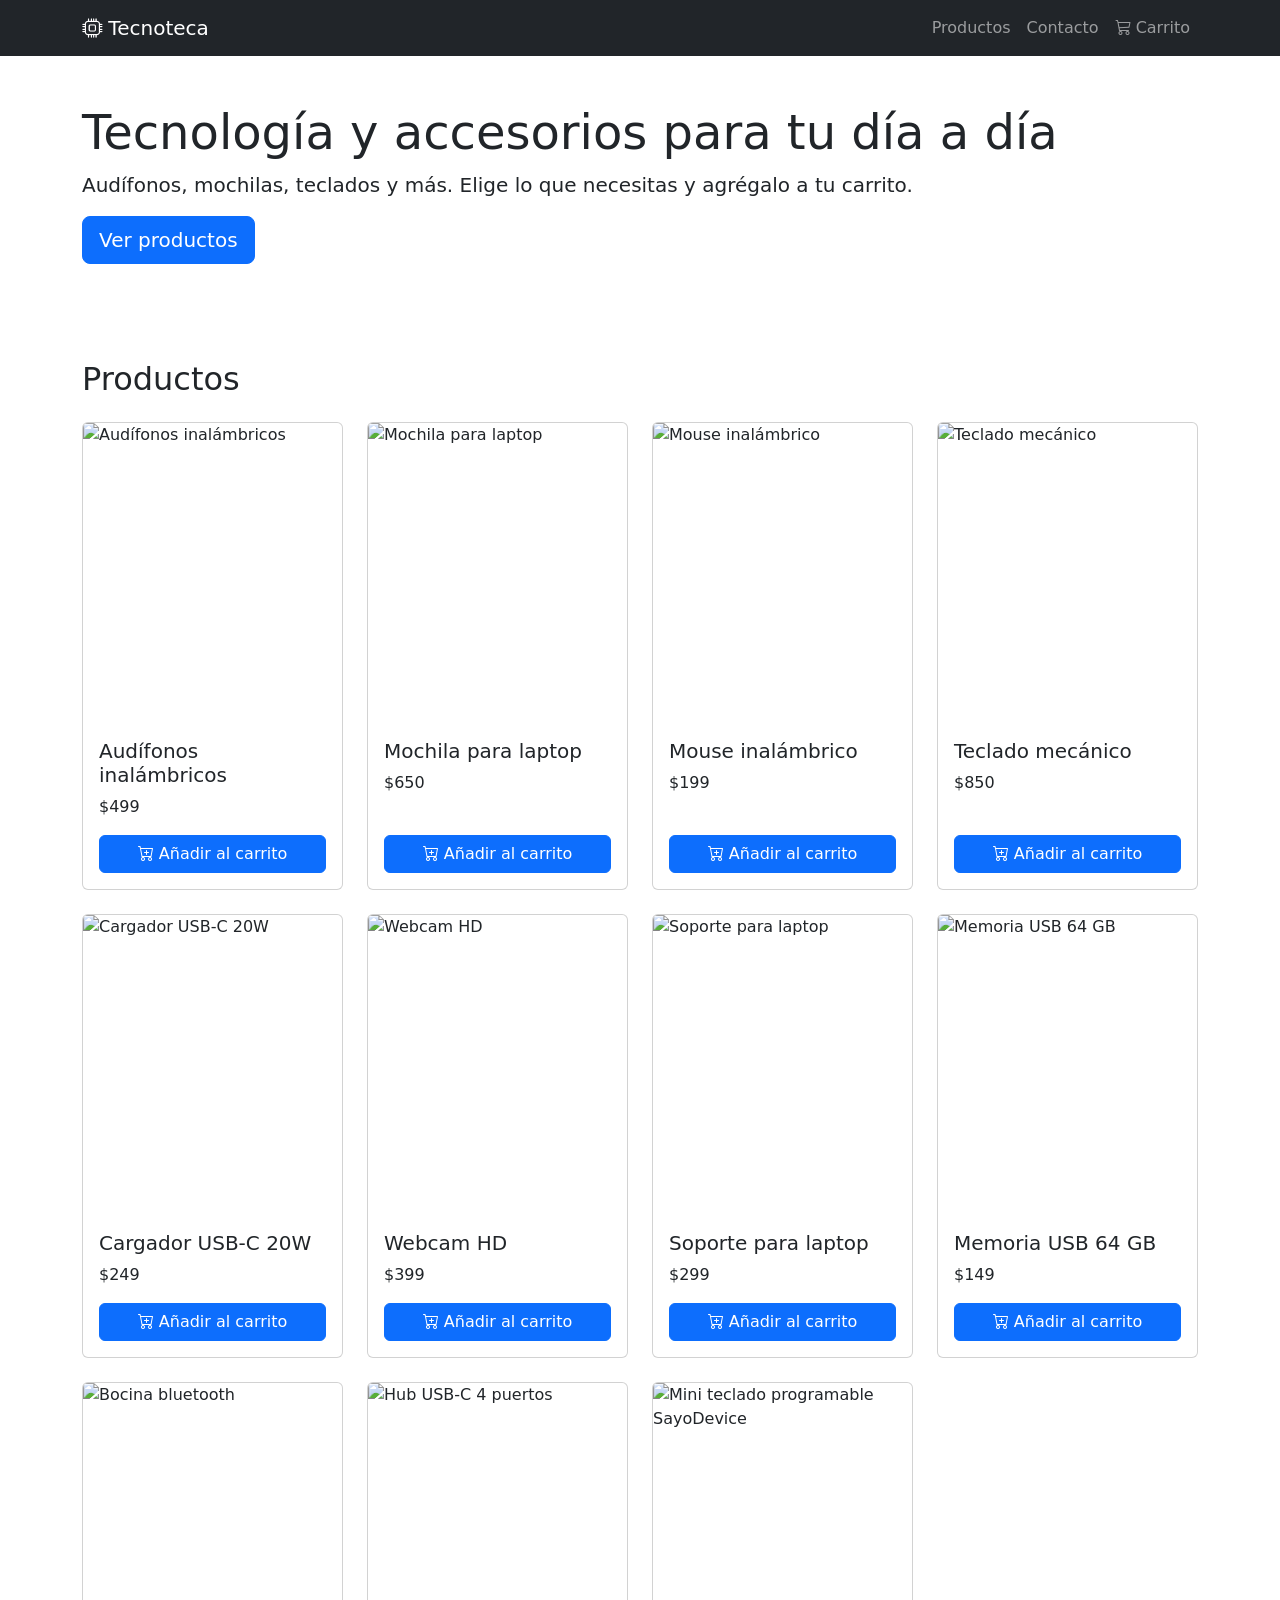
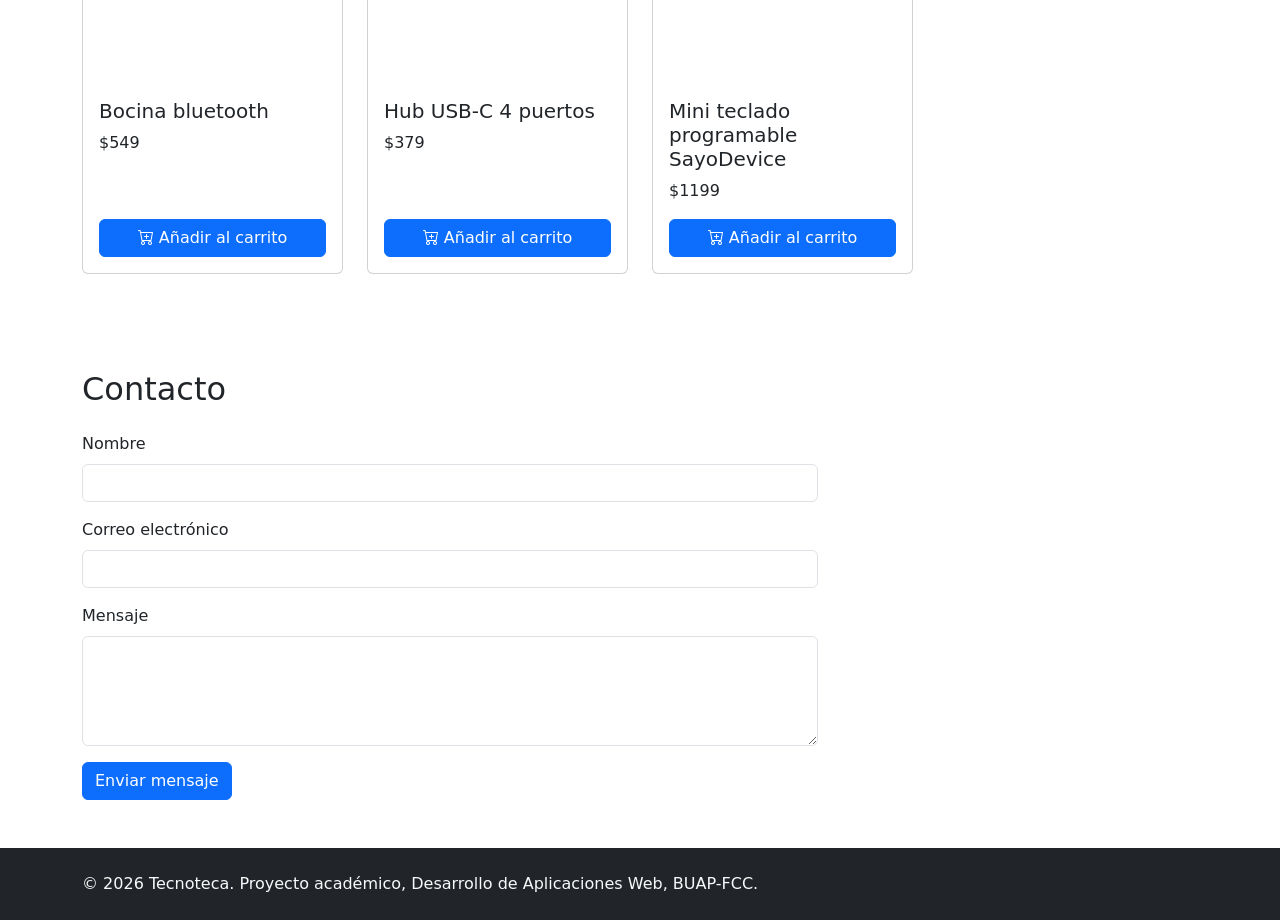
==== index.html @ c3be0551 "Estructura inicial e index.html" ====
<!DOCTYPE html>
<html lang="es">

<head>
    <meta charset="UTF-8">
    <meta name="viewport" content="width=device-width, initial-scale=1">
    <title>Tecnoteca | Tecnología y accesorios</title>

    <!-- Bootstrap 5 y Bootstrap Icons (CDN) -->
    <link href="https://cdn.jsdelivr.net/npm/bootstrap@5.3.3/dist/css/bootstrap.min.css" rel="stylesheet">
    <link href="https://cdn.jsdelivr.net/npm/bootstrap-icons@1.11.3/font/bootstrap-icons.css" rel="stylesheet">
    <!-- Estilos propios del equipo (css/style.css) -->
    <link href="css/style.css" rel="stylesheet">
</head>

<body>

    <!-- ===== Barra de navegación (misma en carrito_detalles.html) ===== -->
    <nav id="barra-navegacion" class="navbar navbar-expand-lg navbar-dark bg-dark sticky-top">
        <div class="container">
            <a class="navbar-brand" href="index.html"><i class="bi bi-cpu"></i> Tecnoteca</a>
            <button class="navbar-toggler" type="button" data-bs-toggle="collapse" data-bs-target="#menu-principal"
                aria-controls="menu-principal" aria-expanded="false" aria-label="Abrir menú">
                <span class="navbar-toggler-icon"></span>
            </button>
            <div class="collapse navbar-collapse" id="menu-principal">
                <ul class="navbar-nav ms-auto">
                    <li class="nav-item"><a id="enlace-productos" class="nav-link" href="#productos">Productos</a></li>
                    <li class="nav-item"><a id="enlace-contacto" class="nav-link" href="#contacto">Contacto</a></li>
                    <li class="nav-item">
                        <a id="enlace-carrito" class="nav-link" href="carrito_detalles.html">
                            <i class="bi bi-cart3"></i> Carrito
                        </a>
                    </li>
                </ul>
            </div>
        </div>
    </nav>

    <!-- ===== Contenedor de alertas (lo llena mostrarAlerta en JS) ===== -->
    <div id="contenedor-alertas" class="position-fixed top-0 end-0 p-3" aria-live="polite"></div>

    <main>

        <!-- ===== Presentación ===== -->
        <header class="container py-5">
            <h1 class="display-5">Tecnología y accesorios para tu día a día</h1>
            <p class="lead">Audífonos, mochilas, teclados y más. Elige lo que necesitas y agrégalo a tu carrito.</p>
            <a href="#productos" class="btn btn-primary btn-lg">Ver productos</a>
        </header>

        <!-- ===== Catálogo de productos (11 productos) ===== -->
        <section id="productos" class="container py-5">
            <h2 class="mb-4">Productos</h2>
            <div id="contenedor-productos" class="row g-4">

                <!-- Producto 1 -->
                <div class="col-12 col-sm-6 col-lg-4 col-xl-3">
                    <article class="card tarjeta-producto h-100">
                        <img src="img/producto1.jpg" class="card-img-top imagen-producto" alt="Audífonos inalámbricos"
                            width="300" height="300" loading="lazy">
                        <div class="card-body d-flex flex-column">
                            <h3 class="card-title h5 nombre-producto">Audífonos inalámbricos</h3>
                            <p class="card-text precio-producto">$499</p>
                            <button type="button" class="btn btn-primary btn-agregar mt-auto" data-id="1"
                                data-nombre="Audífonos inalámbricos" data-precio="499">
                                <i class="bi bi-cart-plus"></i> Añadir al carrito
                            </button>
                        </div>
                    </article>
                </div>

                <!-- Producto 2 -->
                <div class="col-12 col-sm-6 col-lg-4 col-xl-3">
                    <article class="card tarjeta-producto h-100">
                        <img src="img/producto2.jpg" class="card-img-top imagen-producto" alt="Mochila para laptop"
                            width="300" height="300" loading="lazy">
                        <div class="card-body d-flex flex-column">
                            <h3 class="card-title h5 nombre-producto">Mochila para laptop</h3>
                            <p class="card-text precio-producto">$650</p>
                            <button type="button" class="btn btn-primary btn-agregar mt-auto" data-id="2"
                                data-nombre="Mochila para laptop" data-precio="650">
                                <i class="bi bi-cart-plus"></i> Añadir al carrito
                            </button>
                        </div>
                    </article>
                </div>

                <!-- Producto 3 -->
                <div class="col-12 col-sm-6 col-lg-4 col-xl-3">
                    <article class="card tarjeta-producto h-100">
                        <img src="img/producto3.jpg" class="card-img-top imagen-producto" alt="Mouse inalámbrico"
                            width="300" height="300" loading="lazy">
                        <div class="card-body d-flex flex-column">
                            <h3 class="card-title h5 nombre-producto">Mouse inalámbrico</h3>
                            <p class="card-text precio-producto">$199</p>
                            <button type="button" class="btn btn-primary btn-agregar mt-auto" data-id="3"
                                data-nombre="Mouse inalámbrico" data-precio="199">
                                <i class="bi bi-cart-plus"></i> Añadir al carrito
                            </button>
                        </div>
                    </article>
                </div>

                <!-- Producto 4 -->
                <div class="col-12 col-sm-6 col-lg-4 col-xl-3">
                    <article class="card tarjeta-producto h-100">
                        <img src="img/producto4.jpg" class="card-img-top imagen-producto" alt="Teclado mecánico"
                            width="300" height="300" loading="lazy">
                        <div class="card-body d-flex flex-column">
                            <h3 class="card-title h5 nombre-producto">Teclado mecánico</h3>
                            <p class="card-text precio-producto">$850</p>
                            <button type="button" class="btn btn-primary btn-agregar mt-auto" data-id="4"
                                data-nombre="Teclado mecánico" data-precio="850">
                                <i class="bi bi-cart-plus"></i> Añadir al carrito
                            </button>
                        </div>
                    </article>
                </div>

                <!-- Producto 5 -->
                <div class="col-12 col-sm-6 col-lg-4 col-xl-3">
                    <article class="card tarjeta-producto h-100">
                        <img src="img/producto5.jpg" class="card-img-top imagen-producto" alt="Cargador USB-C 20W"
                            width="300" height="300" loading="lazy">
                        <div class="card-body d-flex flex-column">
                            <h3 class="card-title h5 nombre-producto">Cargador USB-C 20W</h3>
                            <p class="card-text precio-producto">$249</p>
                            <button type="button" class="btn btn-primary btn-agregar mt-auto" data-id="5"
                                data-nombre="Cargador USB-C 20W" data-precio="249">
                                <i class="bi bi-cart-plus"></i> Añadir al carrito
                            </button>
                        </div>
                    </article>
                </div>

                <!-- Producto 6 -->
                <div class="col-12 col-sm-6 col-lg-4 col-xl-3">
                    <article class="card tarjeta-producto h-100">
                        <img src="img/producto6.jpg" class="card-img-top imagen-producto" alt="Webcam HD"
                            width="300" height="300" loading="lazy">
                        <div class="card-body d-flex flex-column">
                            <h3 class="card-title h5 nombre-producto">Webcam HD</h3>
                            <p class="card-text precio-producto">$399</p>
                            <button type="button" class="btn btn-primary btn-agregar mt-auto" data-id="6"
                                data-nombre="Webcam HD" data-precio="399">
                                <i class="bi bi-cart-plus"></i> Añadir al carrito
                            </button>
                        </div>
                    </article>
                </div>

                <!-- Producto 7 -->
                <div class="col-12 col-sm-6 col-lg-4 col-xl-3">
                    <article class="card tarjeta-producto h-100">
                        <img src="img/producto7.jpg" class="card-img-top imagen-producto" alt="Soporte para laptop"
                            width="300" height="300" loading="lazy">
                        <div class="card-body d-flex flex-column">
                            <h3 class="card-title h5 nombre-producto">Soporte para laptop</h3>
                            <p class="card-text precio-producto">$299</p>
                            <button type="button" class="btn btn-primary btn-agregar mt-auto" data-id="7"
                                data-nombre="Soporte para laptop" data-precio="299">
                                <i class="bi bi-cart-plus"></i> Añadir al carrito
                            </button>
                        </div>
                    </article>
                </div>

                <!-- Producto 8 -->
                <div class="col-12 col-sm-6 col-lg-4 col-xl-3">
                    <article class="card tarjeta-producto h-100">
                        <img src="img/producto8.jpg" class="card-img-top imagen-producto" alt="Memoria USB 64 GB"
                            width="300" height="300" loading="lazy">
                        <div class="card-body d-flex flex-column">
                            <h3 class="card-title h5 nombre-producto">Memoria USB 64 GB</h3>
                            <p class="card-text precio-producto">$149</p>
                            <button type="button" class="btn btn-primary btn-agregar mt-auto" data-id="8"
                                data-nombre="Memoria USB 64 GB" data-precio="149">
                                <i class="bi bi-cart-plus"></i> Añadir al carrito
                            </button>
                        </div>
                    </article>
                </div>

                <!-- Producto 9 -->
                <div class="col-12 col-sm-6 col-lg-4 col-xl-3">
                    <article class="card tarjeta-producto h-100">
                        <img src="img/producto9.jpg" class="card-img-top imagen-producto" alt="Bocina bluetooth"
                            width="300" height="300" loading="lazy">
                        <div class="card-body d-flex flex-column">
                            <h3 class="card-title h5 nombre-producto">Bocina bluetooth</h3>
                            <p class="card-text precio-producto">$549</p>
                            <button type="button" class="btn btn-primary btn-agregar mt-auto" data-id="9"
                                data-nombre="Bocina bluetooth" data-precio="549">
                                <i class="bi bi-cart-plus"></i> Añadir al carrito
                            </button>
                        </div>
                    </article>
                </div>

                <!-- Producto 10 -->
                <div class="col-12 col-sm-6 col-lg-4 col-xl-3">
                    <article class="card tarjeta-producto h-100">
                        <img src="img/producto10.jpg" class="card-img-top imagen-producto" alt="Hub USB-C 4 puertos"
                            width="300" height="300" loading="lazy">
                        <div class="card-body d-flex flex-column">
                            <h3 class="card-title h5 nombre-producto">Hub USB-C 4 puertos</h3>
                            <p class="card-text precio-producto">$379</p>
                            <button type="button" class="btn btn-primary btn-agregar mt-auto" data-id="10"
                                data-nombre="Hub USB-C 4 puertos" data-precio="379">
                                <i class="bi bi-cart-plus"></i> Añadir al carrito
                            </button>
                        </div>
                    </article>
                </div>

                <!-- Producto 11 -->
                <div class="col-12 col-sm-6 col-lg-4 col-xl-3">
                    <article class="card tarjeta-producto h-100">
                        <img src="img/producto11.jpg" class="card-img-top imagen-producto"
                            alt="Mini teclado programable SayoDevice" width="300" height="300" loading="lazy">
                        <div class="card-body d-flex flex-column">
                            <h3 class="card-title h5 nombre-producto">Mini teclado programable SayoDevice</h3>
                            <p class="card-text precio-producto">$1199</p>
                            <button type="button" class="btn btn-primary btn-agregar mt-auto" data-id="11"
                                data-nombre="Mini teclado programable SayoDevice" data-precio="1199">
                                <i class="bi bi-cart-plus"></i> Añadir al carrito
                            </button>
                        </div>
                    </article>
                </div>

            </div>
        </section>

        <!-- ===== Formulario de contacto ===== -->
        <section id="contacto" class="container py-5">
            <h2 class="mb-4">Contacto</h2>
            <div class="row">
                <div class="col-12 col-lg-8">
                    <!-- novalidate: la validación la hace JavaScript y muestra alertas propias -->
                    <form id="formulario-contacto" novalidate>
                        <div class="mb-3">
                            <label for="nombre" class="form-label">Nombre</label>
                            <input type="text" class="form-control" id="nombre" name="nombre">
                        </div>
                        <div class="mb-3">
                            <label for="correo" class="form-label">Correo electrónico</label>
                            <input type="email" class="form-control" id="correo" name="correo">
                        </div>
                        <div class="mb-3">
                            <label for="mensaje" class="form-label">Mensaje</label>
                            <textarea class="form-control" id="mensaje" name="mensaje" rows="4"></textarea>
                        </div>
                        <button type="submit" id="btn-enviar-contacto" class="btn btn-primary">Enviar mensaje</button>
                    </form>
                </div>
            </div>
        </section>

    </main>

    <footer class="bg-dark text-light py-4">
        <div class="container">
            <p class="mb-0">&copy; 2026 Tecnoteca. Proyecto académico, Desarrollo de Aplicaciones Web, BUAP-FCC.</p>
        </div>
    </footer>

    <!-- Scripts: primero Bootstrap, luego utilidades.js y al final script.js (en este orden) -->
    <script src="https://cdn.jsdelivr.net/npm/bootstrap@5.3.3/dist/js/bootstrap.bundle.min.js"></script>
    <script src="js/utilidades.js"></script>
    <script src="js/script.js"></script>
</body>

</html>
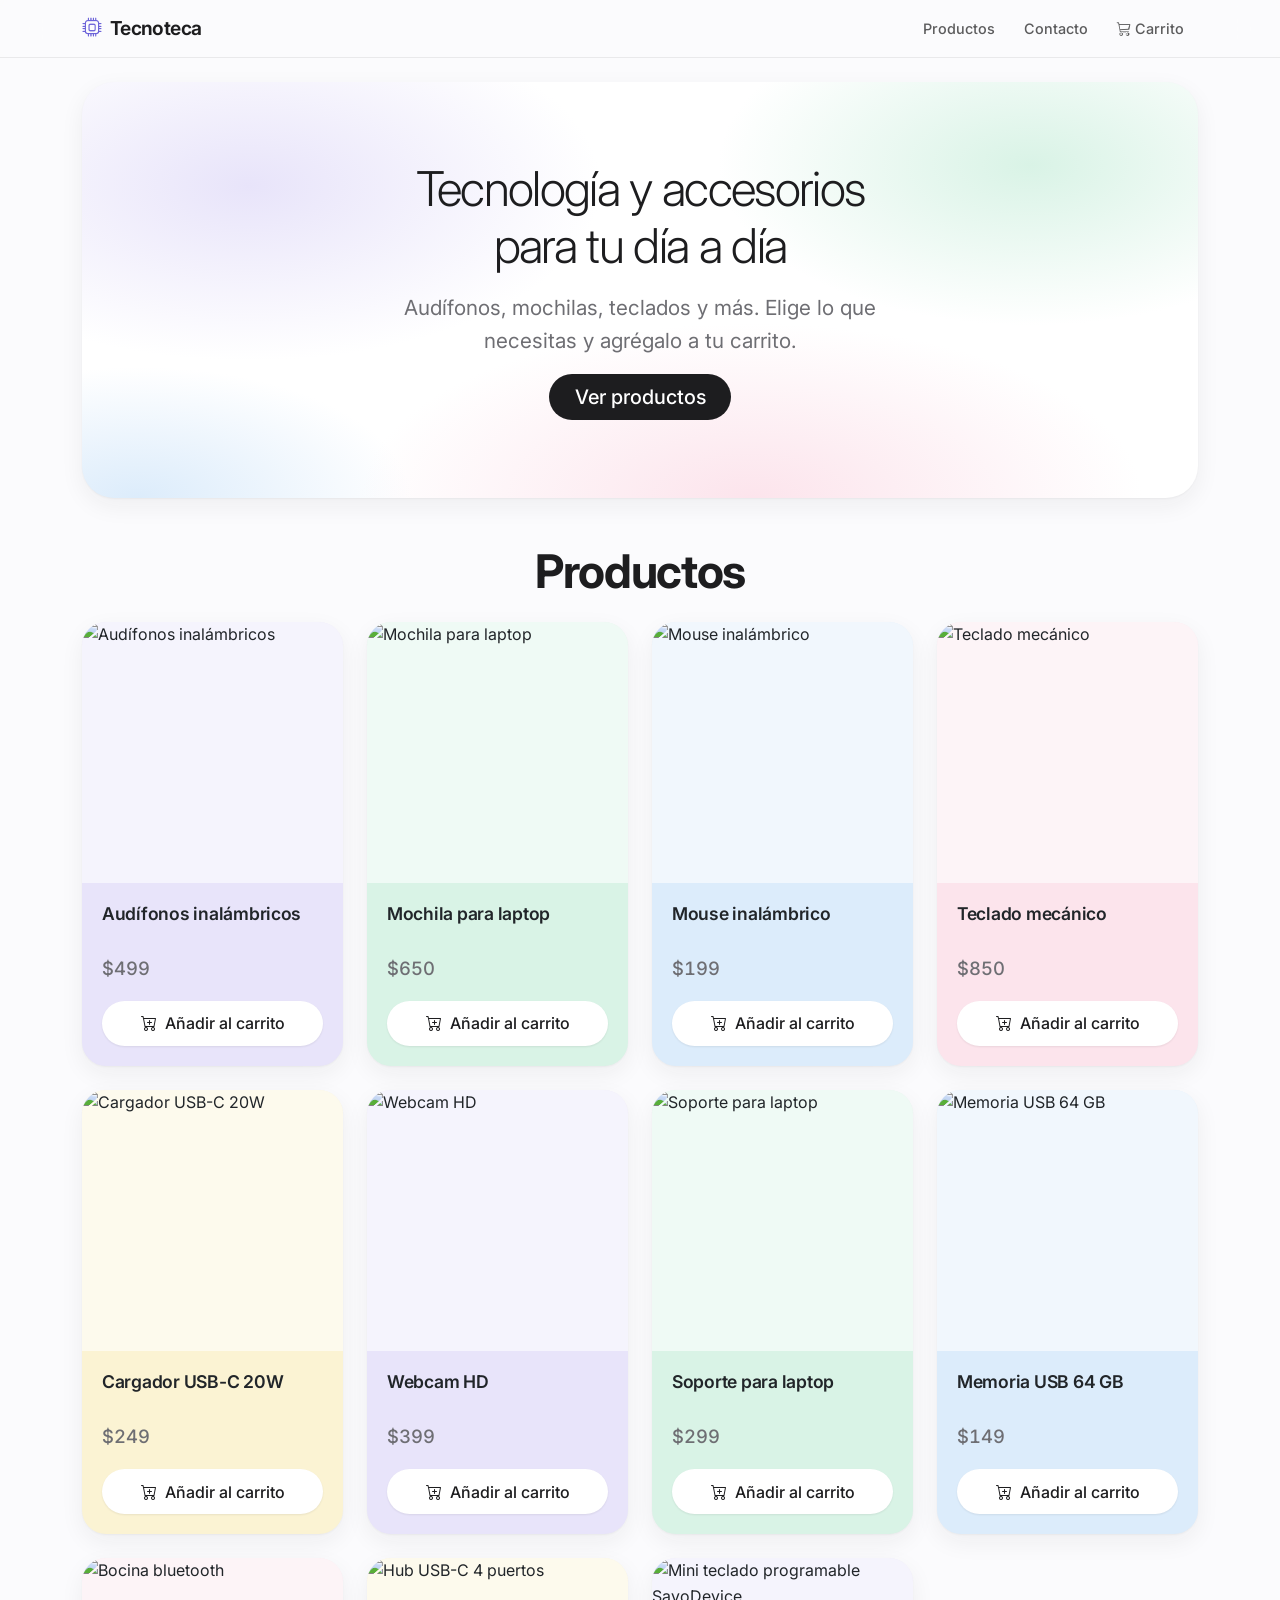
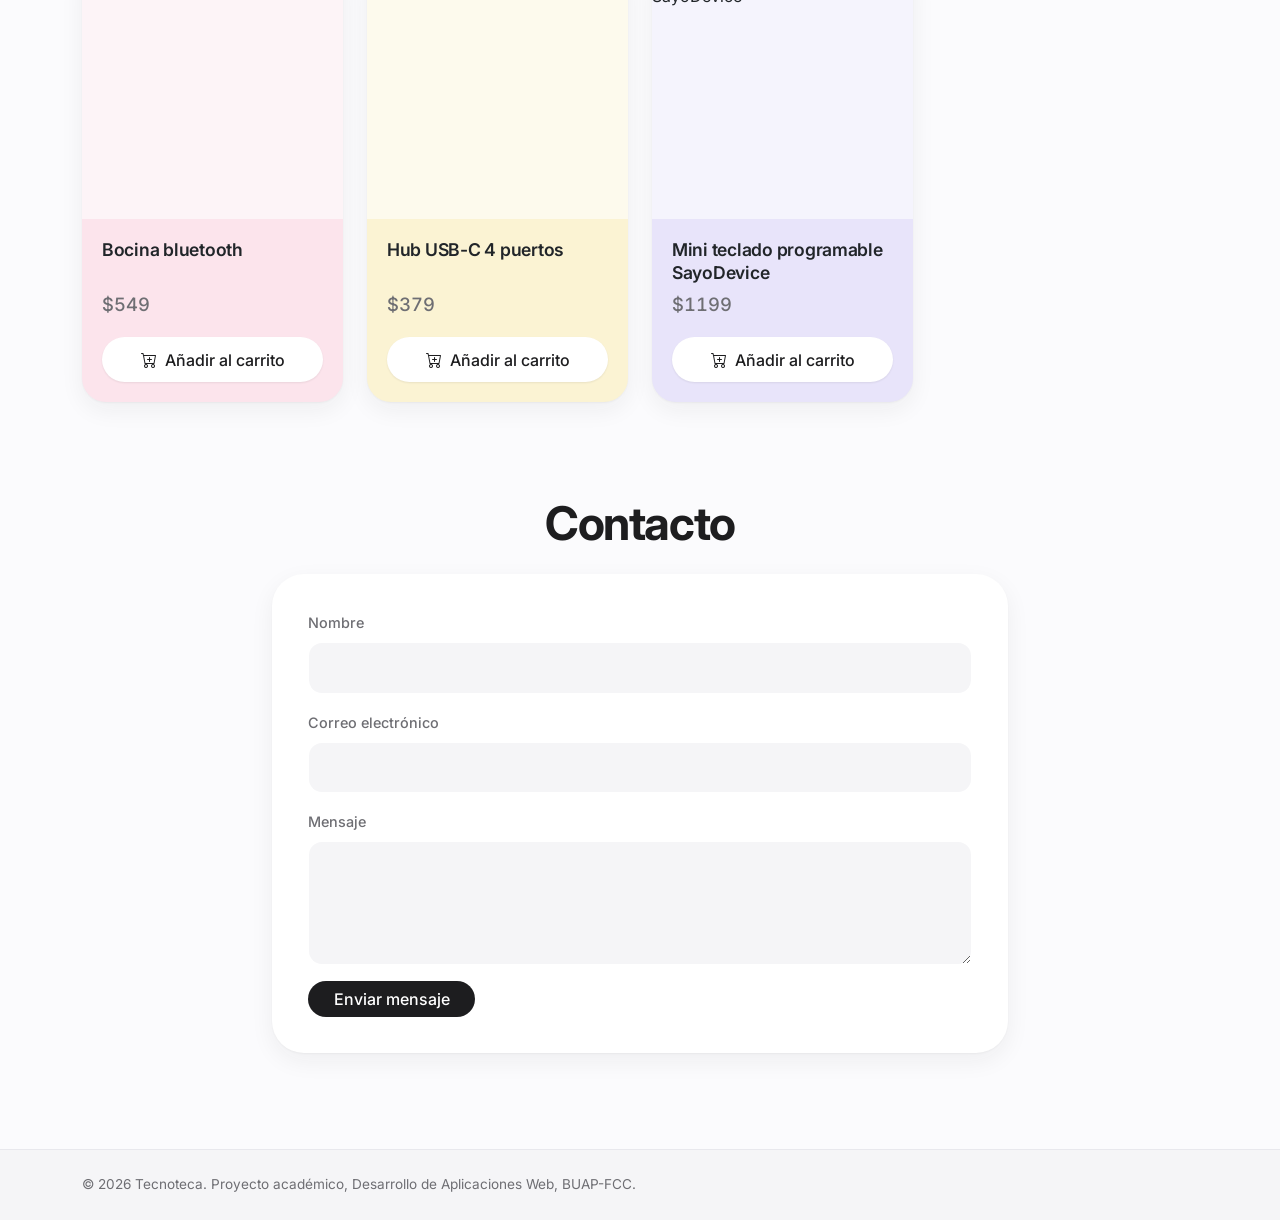
==== commit 3af65a52: "Implementacion de estilos css Se realizo el archivo de estilos en css para la tienda en linea, adema" ====
--- a/index.html
+++ b/index.html
@@ -57,7 +57,7 @@
                 <!-- Producto 1 -->
                 <div class="col-12 col-sm-6 col-lg-4 col-xl-3">
                     <article class="card tarjeta-producto h-100">
-                        <img src="img/producto1.jpg" class="card-img-top imagen-producto" alt="Audífonos inalámbricos"
+                        <img src="img/producto1.png" class="card-img-top imagen-producto" alt="Audífonos inalámbricos"
                             width="300" height="300" loading="lazy">
                         <div class="card-body d-flex flex-column">
                             <h3 class="card-title h5 nombre-producto">Audífonos inalámbricos</h3>
@@ -73,7 +73,7 @@
                 <!-- Producto 2 -->
                 <div class="col-12 col-sm-6 col-lg-4 col-xl-3">
                     <article class="card tarjeta-producto h-100">
-                        <img src="img/producto2.jpg" class="card-img-top imagen-producto" alt="Mochila para laptop"
+                        <img src="img/producto2.png" class="card-img-top imagen-producto" alt="Mochila para laptop"
                             width="300" height="300" loading="lazy">
                         <div class="card-body d-flex flex-column">
                             <h3 class="card-title h5 nombre-producto">Mochila para laptop</h3>
@@ -89,7 +89,7 @@
                 <!-- Producto 3 -->
                 <div class="col-12 col-sm-6 col-lg-4 col-xl-3">
                     <article class="card tarjeta-producto h-100">
-                        <img src="img/producto3.jpg" class="card-img-top imagen-producto" alt="Mouse inalámbrico"
+                        <img src="img/producto3.png" class="card-img-top imagen-producto" alt="Mouse inalámbrico"
                             width="300" height="300" loading="lazy">
                         <div class="card-body d-flex flex-column">
                             <h3 class="card-title h5 nombre-producto">Mouse inalámbrico</h3>
@@ -105,7 +105,7 @@
                 <!-- Producto 4 -->
                 <div class="col-12 col-sm-6 col-lg-4 col-xl-3">
                     <article class="card tarjeta-producto h-100">
-                        <img src="img/producto4.jpg" class="card-img-top imagen-producto" alt="Teclado mecánico"
+                        <img src="img/producto4.png" class="card-img-top imagen-producto" alt="Teclado mecánico"
                             width="300" height="300" loading="lazy">
                         <div class="card-body d-flex flex-column">
                             <h3 class="card-title h5 nombre-producto">Teclado mecánico</h3>
@@ -121,7 +121,7 @@
                 <!-- Producto 5 -->
                 <div class="col-12 col-sm-6 col-lg-4 col-xl-3">
                     <article class="card tarjeta-producto h-100">
-                        <img src="img/producto5.jpg" class="card-img-top imagen-producto" alt="Cargador USB-C 20W"
+                        <img src="img/producto5.jpeg" class="card-img-top imagen-producto" alt="Cargador USB-C 20W"
                             width="300" height="300" loading="lazy">
                         <div class="card-body d-flex flex-column">
                             <h3 class="card-title h5 nombre-producto">Cargador USB-C 20W</h3>
@@ -137,7 +137,7 @@
                 <!-- Producto 6 -->
                 <div class="col-12 col-sm-6 col-lg-4 col-xl-3">
                     <article class="card tarjeta-producto h-100">
-                        <img src="img/producto6.jpg" class="card-img-top imagen-producto" alt="Webcam HD"
+                        <img src="img/producto6.jpeg" class="card-img-top imagen-producto" alt="Webcam HD"
                             width="300" height="300" loading="lazy">
                         <div class="card-body d-flex flex-column">
                             <h3 class="card-title h5 nombre-producto">Webcam HD</h3>
@@ -153,7 +153,7 @@
                 <!-- Producto 7 -->
                 <div class="col-12 col-sm-6 col-lg-4 col-xl-3">
                     <article class="card tarjeta-producto h-100">
-                        <img src="img/producto7.jpg" class="card-img-top imagen-producto" alt="Soporte para laptop"
+                        <img src="img/producto7.jpeg" class="card-img-top imagen-producto" alt="Soporte para laptop"
                             width="300" height="300" loading="lazy">
                         <div class="card-body d-flex flex-column">
                             <h3 class="card-title h5 nombre-producto">Soporte para laptop</h3>
@@ -169,7 +169,7 @@
                 <!-- Producto 8 -->
                 <div class="col-12 col-sm-6 col-lg-4 col-xl-3">
                     <article class="card tarjeta-producto h-100">
-                        <img src="img/producto8.jpg" class="card-img-top imagen-producto" alt="Memoria USB 64 GB"
+                        <img src="img/producto8.jpeg" class="card-img-top imagen-producto" alt="Memoria USB 64 GB"
                             width="300" height="300" loading="lazy">
                         <div class="card-body d-flex flex-column">
                             <h3 class="card-title h5 nombre-producto">Memoria USB 64 GB</h3>
@@ -185,7 +185,7 @@
                 <!-- Producto 9 -->
                 <div class="col-12 col-sm-6 col-lg-4 col-xl-3">
                     <article class="card tarjeta-producto h-100">
-                        <img src="img/producto9.jpg" class="card-img-top imagen-producto" alt="Bocina bluetooth"
+                        <img src="img/producto9.jpeg" class="card-img-top imagen-producto" alt="Bocina bluetooth"
                             width="300" height="300" loading="lazy">
                         <div class="card-body d-flex flex-column">
                             <h3 class="card-title h5 nombre-producto">Bocina bluetooth</h3>
@@ -201,7 +201,7 @@
                 <!-- Producto 10 -->
                 <div class="col-12 col-sm-6 col-lg-4 col-xl-3">
                     <article class="card tarjeta-producto h-100">
-                        <img src="img/producto10.jpg" class="card-img-top imagen-producto" alt="Hub USB-C 4 puertos"
+                        <img src="img/producto10.jpeg" class="card-img-top imagen-producto" alt="Hub USB-C 4 puertos"
                             width="300" height="300" loading="lazy">
                         <div class="card-body d-flex flex-column">
                             <h3 class="card-title h5 nombre-producto">Hub USB-C 4 puertos</h3>
@@ -217,7 +217,7 @@
                 <!-- Producto 11 -->
                 <div class="col-12 col-sm-6 col-lg-4 col-xl-3">
                     <article class="card tarjeta-producto h-100">
-                        <img src="img/producto11.jpg" class="card-img-top imagen-producto"
+                        <img src="img/producto11.jpeg" class="card-img-top imagen-producto"
                             alt="Mini teclado programable SayoDevice" width="300" height="300" loading="lazy">
                         <div class="card-body d-flex flex-column">
                             <h3 class="card-title h5 nombre-producto">Mini teclado programable SayoDevice</h3>
--- a/css/style.css
+++ b/css/style.css
@@ -0,0 +1,765 @@
+/* ---------- 1. TIPOGRAFÍA ---------- */
+@import url('https://fonts.googleapis.com/css2?family=Inter:wght@400..700&display=swap');
+
+
+/* ---------- 2. VARIABLES (paleta, radios, sombras) ---------- */
+:root {
+  /* Neutros */
+  --grafito: #1d1d1f;        /* texto principal */
+  --gris: #6e6e73;           /* texto secundario */
+  --fondo: #fbfbfd;          /* fondo de la página: blanco casi puro */
+  --linea: #e8e8ed;          /* líneas divisorias finas */
+  --blanco: #ffffff;         /* superficies y botones claros */
+
+  /* Pasteles */
+  --lavanda: #e8e4fa;
+  --menta: #d9f3e6;
+  --cielo: #dcecfb;
+  --rosa: #fce4ec;
+  --mantequilla: #fbf3d3;
+
+  /* Acento: lavanda intensa. */
+  --acento: #6c63d9;         /* enlaces, foco y botón de finalizar */
+  --acento-osc: #574ec0;     /* versión oscura para "presionado" */
+
+  /* Estados de alertas */
+  --error-icono: #d64555;    /* círculo del icono de error */
+  --error-fondo: #fdecef;    /* fondo suave de error */
+  --exito-icono: #2f9e66;    /* círculo del icono de éxito */
+  --exito-fondo: #e3f6ec;    /* fondo suave de éxito */
+
+  /* Formas */
+  --radio-s: 14px;           /* campos y alertas */
+  --radio-m: 24px;           /* tarjetas */
+  --radio-l: 32px;           /* paneles grandes (hero, formulario) */
+
+  /* Sombras de dos capas: una fina y otra difusa = efecto de "flotar" realista */
+  --sombra: 0 1px 2px rgba(29, 29, 31, 0.04), 0 8px 24px rgba(29, 29, 31, 0.06);
+  --sombra-hover: 0 2px 4px rgba(29, 29, 31, 0.05), 0 20px 44px rgba(29, 29, 31, 0.13);
+
+  --rapido: 0.25s;           /* duración estándar de transiciones */
+  --curva: cubic-bezier(0.22, 1, 0.36, 1); /* curva de animación suave: arranca rápido y frena despacio */
+
+  /* En Mac/iPhone se usa la fuente del sistema (San Francisco); en el
+     resto de equipos se carga Inter. */
+  --fuente: -apple-system, BlinkMacSystemFont, 'Inter', 'Segoe UI', system-ui, sans-serif;
+}
+
+
+/* ---------- 3. BASE GLOBAL ---------- */
+html {
+  scroll-behavior: smooth;    /* los enlaces #productos / #contacto se deslizan suave */
+  scroll-padding-top: 4.5rem; /* al saltar a una sección, deja espacio para la barra fija */
+}
+
+html body {
+  font-family: var(--fuente);        /* tipografía de toda la tienda */
+  line-height: 1.6;                  /* interlineado cómodo */
+  color: var(--grafito);             /* color del texto */
+  background-color: var(--fondo);    /* fondo de la página */
+  -webkit-font-smoothing: antialiased; /* texto más fino en Safari/Mac */
+}
+
+h1, h2, h3, h4, h5, h6,
+.h1, .h2, .h3, .h4, .h5, .h6 {
+  font-weight: 600;                  /* semi-negrita: elegante, no pesada */
+  letter-spacing: -0.025em;          /* letras un poco más juntas (se ve moderno) */
+  line-height: 1.12;                 /* interlineado compacto en títulos */
+}
+
+a {
+  color: var(--acento);              /* enlaces en lavanda intensa */
+  text-decoration: none;             /* sin subrayado por defecto */
+}
+a:hover {
+  color: var(--acento-osc);          /* al pasar el mouse se oscurece */
+  text-decoration: underline;        /* y aparece el subrayado */
+  text-underline-offset: 3px;        /* separa el subrayado del texto */
+}
+
+::selection {
+  background: var(--lavanda);        /* fondo al seleccionar texto con el mouse */
+}
+
+/* Anillo de foco solo para quien navega con teclado (Tab). */
+:focus-visible {
+  outline: 3px solid rgba(108, 99, 217, 0.55); /* anillo lavanda semitransparente */
+  outline-offset: 3px;                         /* separado del elemento */
+}
+
+
+/* ---------- 4. BARRA DE NAVEGACIÓN (vidrio esmerilado) ----------
+   Se usa la clase .navbar (no el id) porque la barra del carrito es distinta
+   y no tiene id: así las DOS páginas quedan idénticas. */
+.navbar {
+  /* Bootstrap pinta .bg-dark y .bg-body-tertiary con !important, pero lee
+     estas variables. Se cambian a casi blanco (R,G,B) para que sea clara. */
+  --bs-dark-rgb: 251, 251, 253;         /* para la barra del inicio (.bg-dark) */
+  --bs-tertiary-bg-rgb: 251, 251, 253;  /* para la barra del carrito (.bg-body-tertiary) */
+  --bs-bg-opacity: 0.72;                /* 72% opaca: deja ver lo que pasa debajo */
+
+  /* Colores de los textos de la barra */
+  --bs-navbar-color: rgba(29, 29, 31, 0.72);   /* enlaces normales */
+  --bs-navbar-hover-color: var(--grafito);     /* enlace con el mouse encima */
+  --bs-navbar-active-color: var(--grafito);    /* enlace de la página actual */
+  --bs-navbar-brand-color: var(--grafito);     /* nombre "Tecnoteca" */
+  --bs-navbar-brand-hover-color: var(--grafito);
+  --bs-navbar-toggler-border-color: transparent; /* botón hamburguesa sin marco */
+  /* Rayitas de la hamburguesa en color grafito (SVG incrustado) */
+  --bs-navbar-toggler-icon-bg: url("data:image/svg+xml,%3csvg xmlns='http://www.w3.org/2000/svg' viewBox='0 0 30 30'%3e%3cpath stroke='%231d1d1f' stroke-linecap='round' stroke-miterlimit='10' stroke-width='2' d='M4 7h22M4 15h22M4 23h22'/%3e%3c/svg%3e");
+
+  -webkit-backdrop-filter: saturate(180%) blur(20px); /* desenfoque del fondo (Safari) */
+  backdrop-filter: saturate(180%) blur(20px);         /* desenfoque + colores más vivos = vidrio */
+  border-bottom: 1px solid rgba(29, 29, 31, 0.08);    /* línea finísima inferior */
+}
+
+.navbar-brand {
+  font-size: 1.2rem;                 /* tamaño del logo */
+  font-weight: 650;                  /* peso intermedio */
+  letter-spacing: -0.03em;           /* letras más juntas */
+}
+.navbar-brand .bi {
+  color: var(--acento);              /* el chip en lavanda intensa */
+  margin-right: 0.3rem;              /* separa el icono del nombre */
+}
+
+.navbar .nav-link {
+  font-size: 0.9rem;                 /* enlaces pequeños y discretos */
+  font-weight: 500;                  /* peso medio */
+  transition: color var(--rapido);   /* cambio de color suave */
+}
+.navbar .nav-link.active {
+  font-weight: 600;                  /* la página actual se nota un poco más */
+}
+
+
+/* ---------- 5. PRESENTACIÓN (hero) ---------- */
+main > header.container {
+  position: relative;                /* referencia para ::before */
+  isolation: isolate;                /* capa propia: el fondo queda DETRÁS del texto */
+  display: flex;                     /* organiza el contenido en columna... */
+  flex-direction: column;            /* ...uno debajo de otro... */
+  align-items: center;               /* ...centrado horizontalmente */
+  justify-content: center;           /* y centrado verticalmente */
+  margin-top: 1.5rem;                /* separa el hero de la barra */
+  text-align: center;                /* textos centrados */
+  padding-left: calc(0.75rem + 1.25rem);  /* 0.75rem del container + aire interno */
+  padding-right: calc(0.75rem + 1.25rem);
+}
+main > header.container::before {
+  content: "";                       /* pseudo-elemento que hace de fondo */
+  position: absolute;                /* cubre todo el header */
+  inset: 0 0.75rem;                  /* arriba/abajo 0; lados 0.75rem (alineado a las tarjetas) */
+  z-index: -1;                       /* detrás del texto */
+  border-radius: var(--radio-l);     /* esquinas muy redondeadas */
+  background-color: var(--blanco);   /* base blanca */
+
+  background-image:
+    radial-gradient(45% 60% at 15% 25%, var(--lavanda), transparent 70%),
+    radial-gradient(40% 55% at 85% 20%, var(--menta), transparent 70%),
+    radial-gradient(50% 60% at 60% 100%, var(--rosa), transparent 70%),
+    radial-gradient(35% 45% at 5% 100%, var(--cielo), transparent 70%);
+  box-shadow: var(--sombra);         /* sombra suave: el panel "flota" */
+}
+main > header h1 {
+  max-width: 18ch;                   /* limita el ancho en caracteres: líneas equilibradas */
+  margin-bottom: 1rem;               /* separa el título del párrafo */
+  font-size: clamp(2.1rem, 1.2rem + 4.2vw, 4rem); /* tamaño fluido: crece con la pantalla */
+  font-weight: 700;                  /* negrita para impacto */
+  letter-spacing: -0.035em;          /* más junto aún: titular grande */
+}
+main > header .lead {
+  max-width: 40ch;                   /* línea de lectura cómoda */
+  font-size: clamp(1.05rem, 1rem + 0.5vw, 1.3rem); /* tamaño fluido */
+  font-weight: 400;                  /* peso normal */
+  color: var(--gris);                /* gris: jerarquía menor que el título */
+}
+
+
+/* ---------- 6. TÍTULOS DE SECCIÓN ---------- */
+#productos > h2,
+#contacto > h2 {
+  text-align: center;                /* centrados, como en las páginas de Apple */
+  font-size: clamp(1.9rem, 1.3rem + 2vw, 2.9rem); /* tamaño fluido */
+  font-weight: 700;                  /* negrita */
+  letter-spacing: -0.03em;           /* letras juntas */
+}
+
+
+/* ---------- 7. BOTONES ----------
+
+/* Base de todos los botones */
+.btn {
+  --bs-btn-border-width: 0;                  /* sin borde: más limpio */
+  --bs-btn-border-radius: 999px;             /* radio enorme = forma de píldora */
+  --bs-btn-focus-shadow-rgb: 108, 99, 217;   /* anillo de foco lavanda */
+  --bs-btn-font-weight: 500;                 /* peso medio */
+  transition: background-color var(--rapido), color var(--rapido), box-shadow var(--rapido), transform 0.25s var(--curva); /* anima color, sombra y movimiento */
+}
+.btn:active {
+  transform: scale(0.97);                    /* al presionar, se encoge un poco */
+}
+
+/* Principal: grafito. Se usa en "Ver productos" y "Enviar mensaje". */
+.btn-primary {
+  --bs-btn-color: var(--blanco);             /* texto */
+  --bs-btn-bg: var(--grafito);               /* fondo */
+  --bs-btn-border-color: var(--grafito);     /* borde */
+  --bs-btn-hover-color: var(--blanco);       /* texto con mouse encima */
+  --bs-btn-hover-bg: var(--acento);          /* fondo lavanda con mouse encima */
+  --bs-btn-hover-border-color: var(--acento);
+  --bs-btn-active-color: var(--blanco);      /* al presionar */
+  --bs-btn-active-bg: var(--acento-osc);
+  --bs-btn-active-border-color: var(--acento-osc);
+  padding-left: 1.6rem;                      /* más aire a los lados (forma de píldora) */
+  padding-right: 1.6rem;
+}
+
+/* "Añadir al carrito": blanco sobre la tarjeta pastel. */
+.btn-agregar {
+  --bs-btn-color: var(--grafito);            /* texto */
+  --bs-btn-bg: var(--blanco);                /* fondo blanco: resalta sobre el pastel */
+  --bs-btn-border-color: var(--blanco);
+  --bs-btn-hover-color: var(--blanco);       /* con mouse: se invierte... */
+  --bs-btn-hover-bg: var(--grafito);         /* ...a fondo grafito */
+  --bs-btn-hover-border-color: var(--grafito);
+  --bs-btn-active-color: var(--blanco);
+  --bs-btn-active-bg: var(--grafito);
+  --bs-btn-active-border-color: var(--grafito);
+  display: inline-flex;                      /* icono y texto en una fila */
+  align-items: center;                       /* centra el icono con el texto */
+  justify-content: center;                   /* centra todo en el botón */
+  gap: 0.5rem;                               /* espacio entre icono y texto */
+  padding: 0.65rem 1rem;                     /* altura cómoda para el dedo */
+  box-shadow: 0 1px 2px rgba(29, 29, 31, 0.08); /* sombrita para separarlo del pastel */
+}
+
+/* "Ver productos" (carrito vacío): contorno fino */
+.btn-outline-primary {
+  --bs-btn-color: var(--grafito);            /* texto */
+  --bs-btn-border-color: var(--grafito);     /* borde */
+  --bs-btn-hover-color: var(--blanco);       /* texto con mouse encima */
+  --bs-btn-hover-bg: var(--grafito);         /* fondo con mouse encima */
+  --bs-btn-hover-border-color: var(--grafito);
+  --bs-btn-active-color: var(--blanco);
+  --bs-btn-active-bg: var(--grafito);
+  --bs-btn-active-border-color: var(--grafito);
+  --bs-btn-border-width: 1px;                /* este sí lleva borde fino */
+}
+
+/* "Seguir comprando": enlace con forma de botón */
+.btn-link {
+  --bs-btn-color: var(--acento);             /* color normal */
+  --bs-btn-hover-color: var(--acento-osc);   /* color con mouse encima */
+  --bs-btn-font-weight: 500;
+}
+
+/* "Finalizar compra": lavanda intensa para distinguirlo del resto.
+   Bootstrap lo pinta verde (.btn-success): se reemplazan sus variables. */
+.btn-finalizar {
+  --bs-btn-color: var(--blanco);             /* texto */
+  --bs-btn-bg: var(--acento);                /* fondo lavanda intensa */
+  --bs-btn-border-color: var(--acento);
+  --bs-btn-hover-color: var(--blanco);       /* texto con mouse encima */
+  --bs-btn-hover-bg: var(--grafito);         /* fondo grafito con mouse encima */
+  --bs-btn-hover-border-color: var(--grafito);
+  --bs-btn-active-color: var(--blanco);      /* al presionar */
+  --bs-btn-active-bg: var(--acento-osc);
+  --bs-btn-active-border-color: var(--acento-osc);
+  --bs-btn-font-weight: 600;                 /* más peso: es la acción principal */
+}
+
+
+/* ---------- 8. TARJETAS ----------
+   Producto, carrito y resumen comparten forma y sombra. Se cambian las
+   variables --bs-card-* y Bootstrap redondea hasta la imagen de arriba. */
+.tarjeta-producto,
+.tarjeta-carrito,
+#resumen-compra {
+  --bs-card-border-width: 0;                 /* sin bordes: se separan con sombra */
+  --bs-card-bg: var(--blanco);               /* fondo base blanco (los pasteles lo reemplazan) */
+  --bs-card-border-radius: var(--radio-m);   /* esquinas redondeadas */
+  overflow: hidden;                          /* recorta imagen y contenido a las esquinas */
+  box-shadow: var(--sombra);                 /* sombra suave de dos capas */
+  transition: transform 0.45s var(--curva), box-shadow 0.45s var(--curva); /* movimiento y sombra con curva suave */
+}
+
+/* #resumen-compra trae .shadow-sm de Bootstrap (con !important).
+   Para ganarle hace falta otro !important; gana el id por ser más específico. */
+#resumen-compra {
+  --bs-card-border-radius: var(--radio-l);   /* panel más redondeado */
+  box-shadow: var(--sombra) !important;
+}
+
+/* ---- Colores pastel que se reparten entre las tarjetas ----
+   :nth-child(5n + 1) = "el 1.º, 6.º, 11.º hijo..." (cada 5). Cada columna del
+   catálogo y del carrito recibe un tono distinto; la tarjeta lo hereda. */
+#contenedor-productos > :nth-child(5n + 1),
+#lista-carrito > :nth-child(5n + 1) { --tono: var(--lavanda); }
+#contenedor-productos > :nth-child(5n + 2),
+#lista-carrito > :nth-child(5n + 2) { --tono: var(--menta); }
+#contenedor-productos > :nth-child(5n + 3),
+#lista-carrito > :nth-child(5n + 3) { --tono: var(--cielo); }
+#contenedor-productos > :nth-child(5n + 4),
+#lista-carrito > :nth-child(5n + 4) { --tono: var(--rosa); }
+#contenedor-productos > :nth-child(5n + 5),
+#lista-carrito > :nth-child(5n + 5) { --tono: var(--mantequilla); }
+
+.tarjeta-producto,
+.tarjeta-carrito {
+  --bs-card-bg: var(--tono, var(--blanco)); /* usa el tono pastel; si no hay, blanco */
+}
+
+/* ---- Tarjeta de producto ---- */
+/* Hover solo en dispositivos con mouse; en pantallas táctiles evita que la
+   tarjeta se quede "levantada" después de tocarla. */
+@media (hover: hover) {
+  .tarjeta-producto:hover {
+    transform: translateY(-8px) scale(1.012); /* la tarjeta sube y crece apenas (como si se acercara) */
+    box-shadow: var(--sombra-hover);         /* y su sombra se hace más grande y difusa */
+  }
+  .tarjeta-producto:hover .imagen-producto {
+    transform: scale(1.06);                  /* la foto se acerca dentro de su marco */
+  }
+  .tarjeta-carrito:hover {
+    box-shadow: var(--sombra-hover);         /* el artículo del carrito gana sombra */
+  }
+}
+
+.imagen-producto {
+  display: block;             /* quita el hueco blanco inferior de las imágenes "en línea" */
+  width: 100%;                /* ocupa todo el ancho de la tarjeta */
+  height: auto;               /* la altura la calcula aspect-ratio */
+  aspect-ratio: 1 / 1;        /* siempre cuadrada: todas las fotos quedan iguales */
+  object-fit: cover;          /* llena el cuadrado sin deformar ni dejar bordes vacíos */
+  margin: 0;                  /* sin márgenes */
+  padding: 0;                 /* sin relleno */
+  border: 0;                  /* sin borde propio */
+  border-radius: 0;           /* las esquinas las recorta la tarjeta (overflow: hidden) */
+  background: rgba(255, 255, 255, 0.6); /* velo claro mientras la foto carga (loading="lazy") */
+  transition: transform 0.8s var(--curva); /* el zoom es lento y elegante */
+}
+
+.tarjeta-producto .card-body {
+  gap: 0.35rem;               /* espacio entre nombre, precio y botón */
+  padding: 1.25rem;           /* aire interno generoso (menos es más) */
+}
+
+.nombre-producto {
+  margin: 0;                  /* el espacio lo da "gap" */
+  font-size: 1.05rem;         /* tamaño en móvil */
+  font-weight: 600;           /* semi-negrita */
+  letter-spacing: -0.015em;   /* letras un poco juntas */
+  line-height: 1.3;           /* interlineado */
+}
+
+.precio-producto {
+  margin: 0 0 0.75rem;        /* espacio debajo, antes del botón */
+  font-size: 1.15rem;         /* tamaño del precio */
+  font-weight: 500;           /* peso medio: elegante, sin etiqueta ni caja */
+  font-variant-numeric: tabular-nums; /* dígitos de igual ancho (se alinean entre tarjetas) */
+  color: var(--gris);         /* gris: el nombre manda, el precio acompaña */
+}
+
+
+/* ---------- 9. FORMULARIO DE CONTACTO ---------- */
+#contacto .row {
+  justify-content: center;    /* centra la columna del formulario en la página */
+}
+#formulario-contacto {
+  padding: 1.5rem;            /* aire interno del panel */
+  background: var(--blanco);  /* panel blanco */
+  border-radius: var(--radio-l); /* esquinas muy redondeadas */
+  box-shadow: var(--sombra);  /* sombra suave */
+}
+.form-label {
+  font-size: 0.9rem;          /* etiqueta pequeña */
+  font-weight: 500;           /* peso medio */
+  color: var(--gris);         /* gris discreto */
+}
+/* Campos "rellenos": fondo gris muy claro y sin borde visible (estilo iOS) */
+.form-control {
+  padding: 0.8rem 1rem;       /* campo más alto y cómodo */
+  background-color: #f5f5f7;  /* gris muy claro */
+  border: 1px solid transparent; /* borde invisible: reserva el espacio para el foco */
+  border-radius: var(--radio-s); /* esquinas redondeadas */
+  transition: background-color var(--rapido), border-color var(--rapido), box-shadow var(--rapido); /* anima el foco */
+}
+.form-control:focus {
+  background-color: var(--blanco);   /* al escribir, el campo se vuelve blanco */
+  border-color: var(--acento);       /* borde lavanda */
+  box-shadow: 0 0 0 4px rgba(108, 99, 217, 0.15); /* halo suave alrededor */
+}
+textarea.form-control {
+  resize: vertical;           /* solo se puede estirar hacia abajo (no rompe el diseño) */
+}
+
+
+/* ---------- 10. CARRITO (carrito_detalles.html) ---------- */
+.nombre-carrito {
+  margin-bottom: 0.25rem;     /* separa el nombre del precio */
+  font-size: 1.05rem;         /* tamaño del nombre */
+  font-weight: 600;           /* semi-negrita */
+}
+.precio-carrito {
+  margin: 0;                  /* sin margen extra */
+  font-size: 1.1rem;          /* tamaño del precio */
+  font-weight: 600;           /* semi-negrita */
+  font-variant-numeric: tabular-nums; /* dígitos alineados */
+  color: var(--grafito);      /* precio en color principal */
+}
+
+/* Mensaje "Tu carrito está vacío".
+   Usa .border, .rounded y .text-muted de Bootstrap (con !important), por eso
+   se cambian sus variables en vez de pelear con ellas. */
+#mensaje-vacio {
+  --bs-border-width: 1px;             /* borde finísimo */
+  --bs-border-style: solid;           /* línea continua */
+  --bs-border-color: var(--linea);    /* gris muy claro */
+  --bs-border-radius: var(--radio-l); /* esquinas muy redondeadas */
+  --bs-secondary-color: var(--gris);  /* color del texto .text-muted */
+  box-shadow: var(--sombra);          /* sombra suave */
+}
+#mensaje-vacio i {
+  color: var(--acento);               /* icono en lavanda (el tamaño lo define Daniel) */
+  opacity: 0.55;                      /* semitransparente: más delicado */
+}
+
+/* Panel "Resumen".
+   body #resumen-compra pesa más que #resumen-compra del <style> de Daniel;
+   así el panel queda debajo de la barra fija (5rem) al hacer scroll. */
+body #resumen-compra {
+  top: 5rem;                          /* distancia al hacer sticky */
+  --bs-border-color: var(--linea);    /* línea sobre el total en gris claro */
+}
+#resumen-compra .card-title {
+  font-weight: 600;                   /* título "Resumen" */
+}
+/* Total de la compra (el <span> con aria-live) */
+#resumen-compra [aria-live="polite"] {
+  font-weight: 700;                   /* negrita */
+  letter-spacing: -0.02em;            /* letras juntas */
+  font-variant-numeric: tabular-nums; /* dígitos de igual ancho: no "bailan" al cambiar */
+}
+
+
+/* ---------- 11. PIE DE PÁGINA ---------- */
+footer.bg-dark {
+  --bs-dark-rgb: 245, 245, 247;       /* gris Apple muy claro (anula el fondo oscuro) */
+  --bs-light-rgb: 110, 110, 115;      /* texto gris (para la clase .text-light) */
+  margin-top: 3rem;                   /* separa el pie del contenido */
+  border-top: 1px solid var(--linea); /* línea finísima superior */
+  font-size: 0.85rem;                 /* texto pequeño y discreto */
+}
+
+
+/* ---------- 12. ALERTAS (estilo notificación) ----------
+   JavaScript crea: <div class="alerta alert alerta-error alert-danger">.
+   Tiene clases de Bootstrap Y propias; las nuestras van después, así que ganan. */
+
+/* Contenedor flotante. Se define aquí para que AMBAS páginas se vean igual
+   (index.html lo posiciona con clases de Bootstrap; carrito_detalles.html no). */
+#contenedor-alertas {
+  position: fixed;          /* flota sobre la página aunque se haga scroll */
+  right: 0;                 /* pegado a la derecha */
+  top: 0;                   /* arriba; el margin-top lo baja bajo la barra */
+  width: 100%;              /* en móvil ocupa todo el ancho... */
+  max-width: 26rem;         /* ...y en pantallas grandes no pasa de 26rem */
+  margin-top: 3.5rem;       /* baja las alertas para que la barra no las tape */
+  padding: 1rem;            /* separa las alertas de los bordes de la pantalla */
+  z-index: 1080;            /* por encima de la barra (sticky-top vale 1020); sin esto
+                               las alertas quedarían DEBAJO de la barra */
+  pointer-events: none;     /* el contenedor no bloquea clics en lo que hay debajo
+                               (aunque esté vacío sigue ocupando espacio) */
+}
+
+.alerta {
+  display: flex;            /* icono y mensaje en una misma fila */
+  align-items: center;      /* centra verticalmente icono y texto */
+  gap: 0.8rem;              /* espacio entre icono y mensaje */
+  margin: 0 0 0.65rem;      /* separa una alerta de la siguiente */
+  padding: 0.85rem 1.1rem;  /* espacio interno */
+  font-size: 0.95rem;       /* texto un poco más pequeño */
+  font-weight: 500;         /* peso medio */
+  line-height: 1.35;        /* interlineado del mensaje */
+  color: var(--grafito);    /* texto oscuro (legible sobre fondos pastel) */
+  background-color: var(--blanco); /* fondo base; error y éxito lo reemplazan */
+  border: 1px solid rgba(29, 29, 31, 0.06); /* borde casi invisible (reemplaza el de Bootstrap) */
+  border-radius: 18px;      /* esquinas redondeadas tipo notificación */
+  box-shadow: 0 10px 30px rgba(29, 29, 31, 0.12); /* sombra difusa: flota sobre la página */
+  -webkit-backdrop-filter: blur(16px); /* desenfoque del fondo (Safari) */
+  backdrop-filter: blur(16px);         /* efecto vidrio detrás de la alerta */
+  pointer-events: auto;     /* las alertas sí aceptan clics/selección de texto */
+  /* ENTRADA: nombre | duración | curva (frena suave al final) | both = aplica el
+     estado inicial desde el primer instante y conserva el final */
+  animation: alerta-entrada 0.45s cubic-bezier(0.22, 1, 0.36, 1) both;
+}
+
+/* Círculo con símbolo antes del mensaje, hecho solo con CSS (sin imágenes) */
+.alerta::before {
+  flex: 0 0 1.5rem;         /* ancho fijo: el círculo nunca se encoge */
+  width: 1.5rem;            /* ancho del círculo */
+  height: 1.5rem;           /* alto del círculo */
+  display: grid;            /* grid + place-items centra el símbolo */
+  place-items: center;      /* centrado horizontal y vertical */
+  font-size: 0.85rem;       /* tamaño del símbolo */
+  font-weight: 700;         /* símbolo grueso */
+  line-height: 1;           /* evita que el símbolo se desplace */
+  color: var(--blanco);     /* símbolo blanco */
+  border-radius: 50%;       /* 50% = círculo perfecto */
+}
+
+.alerta-error {
+  background-color: var(--error-fondo); /* fondo rosado suave: indica problema */
+}
+.alerta-error::before {
+  content: "!";                         /* símbolo de advertencia */
+  background: var(--error-icono);       /* círculo rojo */
+}
+
+.alerta-exito {
+  background-color: var(--exito-fondo); /* fondo verde menta: indica éxito */
+}
+.alerta-exito::before {
+  content: "\2713";                     /* símbolo ✓ (código Unicode) */
+  background: var(--exito-icono);       /* círculo verde */
+}
+
+/* SALIDA: a los 3 s el JS agrega .alerta-salida y 400 ms después elimina la
+   alerta. Esta animación dura 0.3 s (< 400 ms), así NUNCA se corta.
+   "forwards" mantiene el último fotograma (invisible) hasta que se elimina,
+   para que no parpadee de vuelta. ".alerta.alerta-salida" (2 clases) pesa más
+   que ".alerta" y reemplaza su animación. */
+.alerta.alerta-salida {
+  animation: alerta-salida 0.3s ease-in forwards;
+}
+
+/* @keyframes define los pasos de una animación: from = inicio, to = final */
+@keyframes alerta-entrada {
+  from {
+    opacity: 0;                              /* empieza invisible */
+    transform: translateY(-20px) scale(0.96); /* un poco arriba y pequeña (cae como notificación) */
+  }
+  to {
+    opacity: 1;                              /* termina visible */
+    transform: translateY(0) scale(1);       /* en su lugar y tamaño real */
+  }
+}
+@keyframes alerta-salida {
+  from {
+    opacity: 1;                              /* empieza visible */
+    transform: translateY(0) scale(1);       /* en su lugar */
+  }
+  to {
+    opacity: 0;                              /* se desvanece */
+    transform: translateY(-12px) scale(0.97); /* y sube un poco al irse */
+  }
+}
+
+
+/* ---------- 13. RESPONSIVO ----------
+   (min-width: X) = "cuando la pantalla mide X o más". Lo de arriba es para
+   móvil; cada bloque amplía para pantallas mayores. */
+
+/* Móvil (menos de 576 px) */
+@media (max-width: 575.98px) {
+  .tarjeta-producto {
+    max-width: 24rem;       /* en una sola columna la tarjeta no se estira de más... */
+    margin-inline: auto;    /* ...y se centra en la pantalla */
+  }
+}
+
+/* Menú colapsado (menos de 992 px): se da forma al menú desplegable */
+@media (max-width: 991.98px) {
+  .navbar-collapse {
+    padding-top: 0.5rem;    /* aire arriba de los enlaces */
+    border-top: 1px solid var(--linea); /* línea fina divisoria */
+    margin-top: 0.5rem;     /* separa el menú del logo */
+  }
+}
+
+/* Teléfono grande / tableta vertical (≥ 576 px) */
+@media (min-width: 576px) {
+  .nombre-producto {
+    min-height: 2.6em;      /* reserva 2 líneas: los precios quedan alineados entre tarjetas */
+  }
+  #formulario-contacto {
+    padding: 2.25rem;       /* más aire en el formulario */
+  }
+}
+
+/* Tableta (≥ 768 px) */
+@media (min-width: 768px) {
+  main > header.container {
+    min-height: 22rem;      /* el hero se vuelve más alto e imponente */
+  }
+}
+
+/* Escritorio pequeño (≥ 992 px) */
+@media (min-width: 992px) {
+  main > header.container {
+    min-height: 26rem;      /* hero aún más alto */
+  }
+  #resumen-compra .card-body {
+    padding: 1.75rem;       /* panel de resumen con más aire */
+  }
+}
+
+/* Escritorio grande (≥ 1200 px): 4 tarjetas por fila */
+@media (min-width: 1200px) {
+  .nombre-producto {
+    font-size: 1.1rem;      /* nombres un poco más grandes */
+  }
+}
+
+
+/* ---------- 13B. EFECTOS HOVER Y DETALLES FINOS ----------
+   Aquí solo hay movimiento y color al interactuar: no se agregan fondos
+   ni decoraciones nuevas. Va después de las demás reglas para que ganen. */
+
+/* Quita el destello gris que algunos celulares muestran al tocar un enlace o botón */
+a, button, .btn {
+  -webkit-tap-highlight-color: transparent;
+}
+
+/* Los iconos de Bootstrap Icons son "en línea" y el navegador no deja
+   moverlos con transform; inline-block lo permite. */
+.btn .bi,
+.navbar-brand .bi {
+  display: inline-block;                    /* permite animar el icono */
+  transition: transform 0.35s var(--curva); /* el icono se mueve con la curva suave */
+}
+
+/* Colores que cambian suavemente (en vez de saltar de golpe) */
+.precio-producto,
+.form-label {
+  transition: color var(--rapido);          /* cambio de color gradual */
+}
+
+/* Navegación: al pasar el mouse aparece una "píldora" gris muy tenue */
+.navbar {
+  --bs-navbar-nav-link-padding-x: 0.9rem;   /* más aire a los lados de cada enlace */
+}
+.navbar .nav-link {
+  border-radius: var(--radio-s);            /* esquinas redondeadas de la píldora */
+  transition: color var(--rapido), background-color var(--rapido); /* cambios suaves */
+}
+.navbar .nav-link:hover,
+.navbar .nav-link.active {
+  background-color: rgba(29, 29, 31, 0.06); /* gris casi transparente */
+}
+
+/* Campos del formulario: se oscurecen un poquito al pasar el mouse
+   (menos el campo que ya está en uso) */
+.form-control:hover:not(:focus) {
+  background-color: #ececf0;                /* gris un tono más oscuro */
+}
+/* Cuando escribes en un campo, su etiqueta se pinta de lavanda
+   (:focus-within = "si algo dentro de este bloque tiene el foco") */
+#formulario-contacto .mb-3:focus-within .form-label {
+  color: var(--acento);                     /* etiqueta en color de marca */
+}
+
+/* Navegación con teclado: la tarjeta también se levanta cuando el botón
+   de adentro recibe el foco (así no es un efecto solo para el mouse). */
+.tarjeta-producto:focus-within {
+  transform: translateY(-6px);              /* la tarjeta sube */
+  box-shadow: var(--sombra-hover);          /* sombra grande */
+}
+
+/* Todo lo que depende del mouse va dentro de (hover: hover) para que en
+   celulares no se quede "pegado" después de tocar. */
+@media (hover: hover) {
+
+  /* Botones principales ("Enviar", "Ver productos", "Finalizar compra") */
+  .btn-primary:hover,
+  .btn-finalizar:hover {
+    transform: translateY(-2px);                    /* el botón se levanta */
+    box-shadow: 0 8px 20px rgba(108, 99, 217, 0.3); /* resplandor lavanda debajo */
+  }
+
+  /* "Añadir al carrito": sube un poco y proyecta una sombra suave */
+  .btn-agregar:hover {
+    transform: translateY(-1px);                    /* sube 1 px */
+    box-shadow: 0 6px 16px rgba(29, 29, 31, 0.18);  /* sombra más marcada que en reposo */
+  }
+
+  /* Al PRESIONAR un botón (clic): se encoge y pierde la sombra.
+     Esta regla pesa más (hover + active) que las de arriba. */
+  .btn:hover:active {
+    transform: scale(0.97);                         /* se hunde un poco */
+    box-shadow: none;                               /* sin sombra: efecto de presión */
+  }
+
+  /* Animación de los iconos dentro de los botones */
+  .btn-agregar:hover .bi {
+    transform: translateX(3px) rotate(-10deg) scale(1.15); /* el carrito "se lanza" un poquito */
+  }
+  .btn-finalizar:hover .bi {
+    transform: scale(1.2) rotate(-8deg);            /* la bolsa crece y se inclina */
+  }
+
+  /* "Seguir comprando": se desplaza un poco a la derecha, como invitando a avanzar */
+  .btn-link:hover {
+    transform: translateX(4px);
+  }
+
+  /* Al pasar el mouse por una tarjeta, su precio pasa de gris a grafito */
+  .tarjeta-producto:hover .precio-producto {
+    color: var(--grafito);                          /* el precio gana protagonismo */
+  }
+
+  /* Artículos del carrito: también se levantan */
+  .tarjeta-carrito:hover {
+    transform: translateY(-3px);                    /* sube 3 px */
+  }
+
+  /* El chip del logo se inclina al pasar el mouse por "Tecnoteca" */
+  .navbar-brand:hover .bi {
+    transform: rotate(-12deg) scale(1.15);          /* giro y crecimiento leves */
+  }
+}
+
+
+/* ---------- 14. ACCESIBILIDAD: MOVIMIENTO REDUCIDO ----------
+   Si la persona activó "reducir movimiento" en su sistema, se quitan los
+   desplazamientos y zooms. (El JS elimina la alerta igual, con o sin animación.) */
+@media (prefers-reduced-motion: reduce) {
+  html {
+    scroll-behavior: auto;  /* sin deslizamiento suave al ir a una sección */
+  }
+  .tarjeta-producto,
+  .tarjeta-carrito,
+  .imagen-producto,
+  .btn {
+    transition: none;       /* sin animaciones de hover */
+  }
+  .tarjeta-producto:hover,
+  .tarjeta-producto:hover .imagen-producto,
+  .btn:active {
+    transform: none;        /* sin desplazamiento/zoom */
+  }
+  .alerta,
+  .alerta.alerta-salida {
+    animation: none;        /* alertas sin movimiento */
+  }
+  .btn .bi,
+  .navbar-brand .bi,
+  .precio-producto,
+  .form-label,
+  .navbar .nav-link {
+    transition: none;       /* sin animación en iconos ni colores */
+  }
+  .btn-primary:hover,
+  .btn-finalizar:hover,
+  .btn-agregar:hover,
+  .btn-agregar:hover .bi,
+  .btn-finalizar:hover .bi,
+  .btn-link:hover,
+  .btn:hover:active,
+  .tarjeta-carrito:hover,
+  .tarjeta-producto:focus-within,
+  .navbar-brand:hover .bi {
+    transform: none;        /* sin desplazamiento, giro ni zoom */
+  }
+}
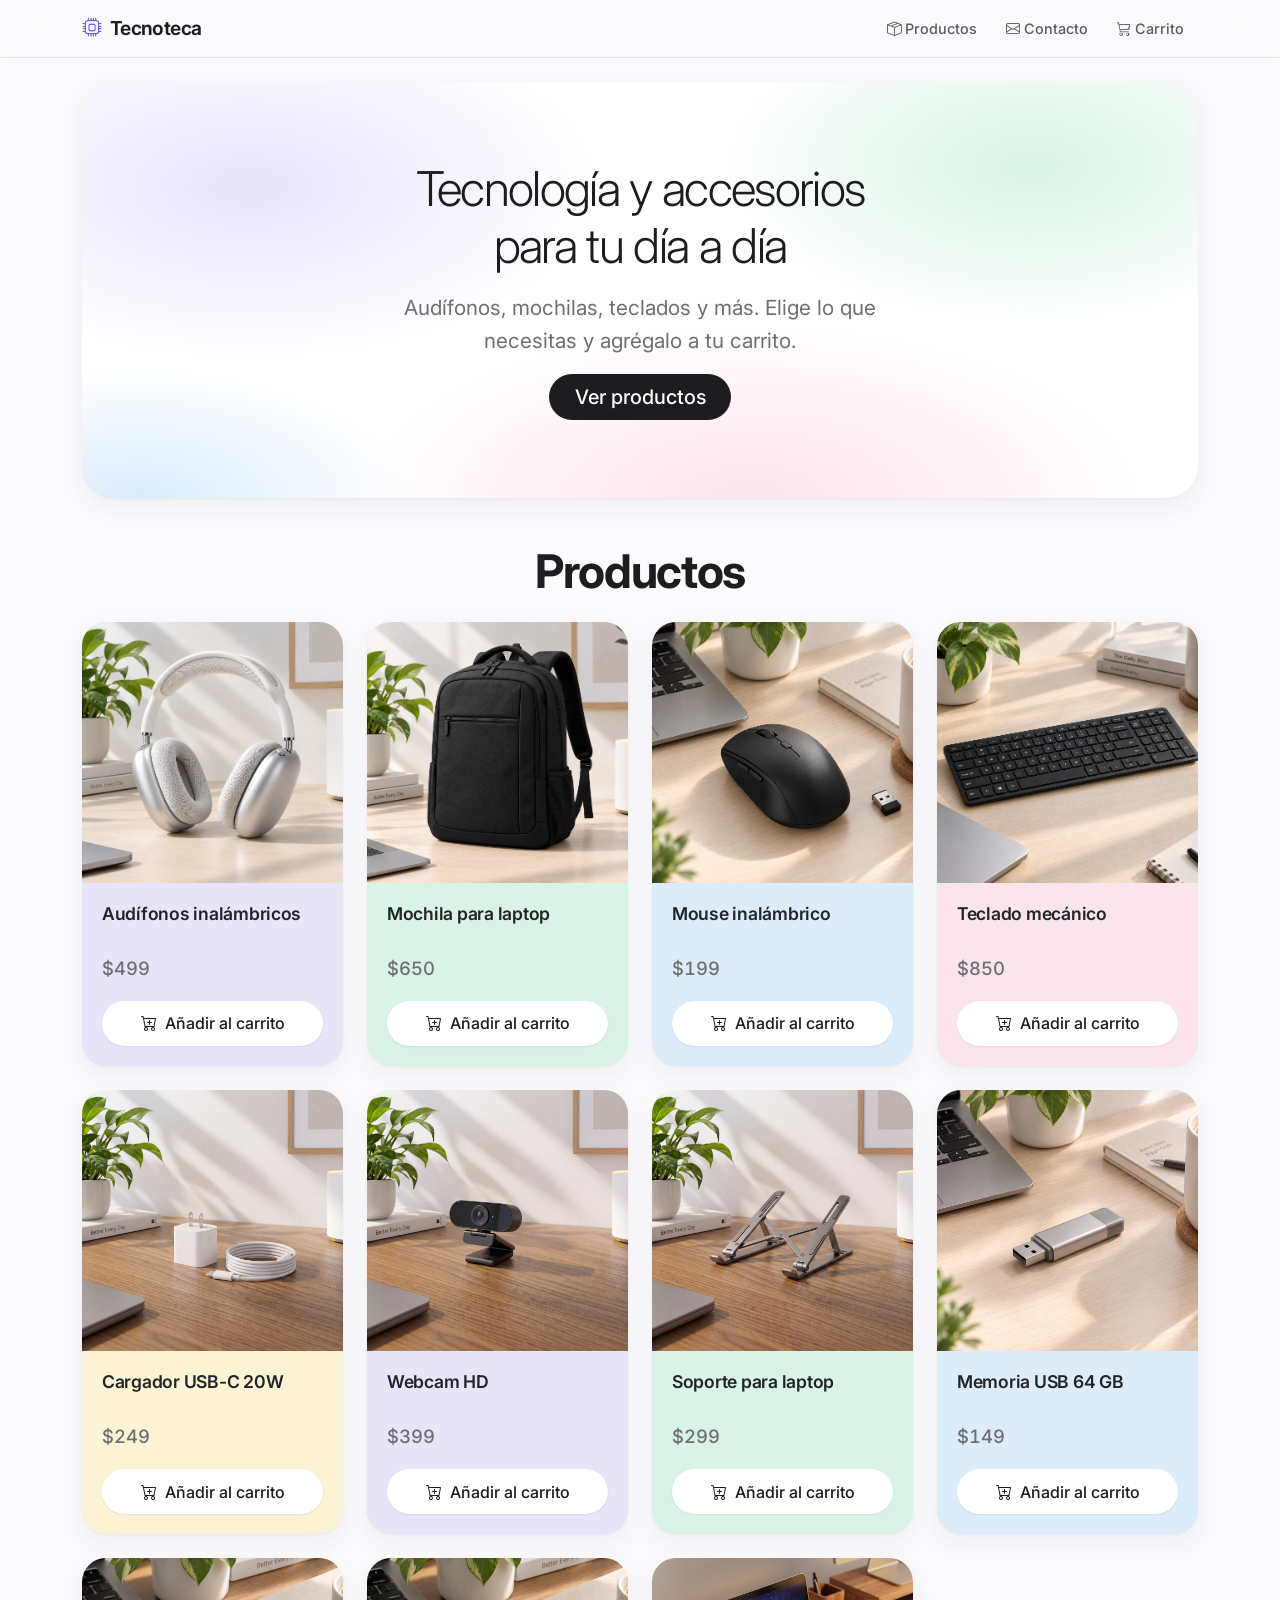
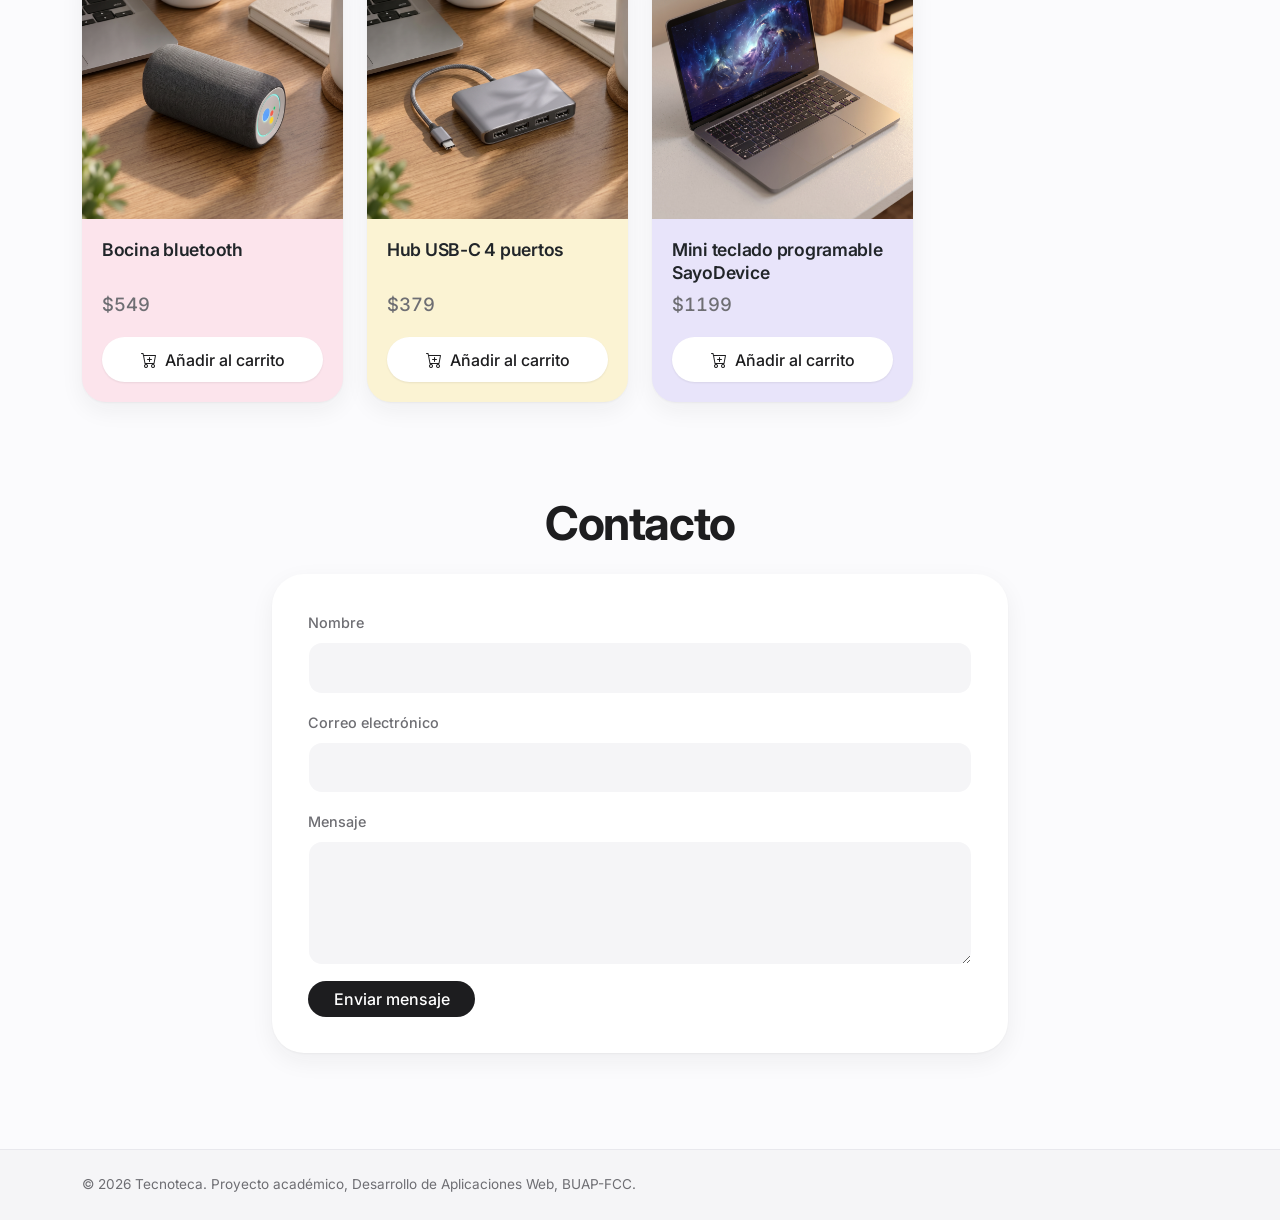
==== commit 150f9630: "ajustes de diseño, clases y ids" ====
--- a/index.html
+++ b/index.html
@@ -25,8 +25,16 @@
             </button>
             <div class="collapse navbar-collapse" id="menu-principal">
                 <ul class="navbar-nav ms-auto">
-                    <li class="nav-item"><a id="enlace-productos" class="nav-link" href="#productos">Productos</a></li>
-                    <li class="nav-item"><a id="enlace-contacto" class="nav-link" href="#contacto">Contacto</a></li>
+                    <li class="nav-item">
+                        <a id="enlace-productos" class="nav-link" href="#productos">
+                            <i class="bi bi-box-seam"></i> Productos
+                        </a>
+                    </li>
+                    <li class="nav-item">
+                        <a id="enlace-contacto" class="nav-link" href="#contacto">
+                            <i class="bi bi-envelope"></i> Contacto
+                        </a>
+                    </li>
                     <li class="nav-item">
                         <a id="enlace-carrito" class="nav-link" href="carrito_detalles.html">
                             <i class="bi bi-cart3"></i> Carrito
@@ -57,12 +65,12 @@
                 <!-- Producto 1 -->
                 <div class="col-12 col-sm-6 col-lg-4 col-xl-3">
                     <article class="card tarjeta-producto h-100">
-                        <img src="img/producto1.png" class="card-img-top imagen-producto" alt="Audífonos inalámbricos"
-                            width="300" height="300" loading="lazy">
+                        <img src="img/producto1.png" class="card-img-top imagen-producto"
+                            alt="Audífonos inalámbricos" width="300" height="300" loading="lazy">
                         <div class="card-body d-flex flex-column">
                             <h3 class="card-title h5 nombre-producto">Audífonos inalámbricos</h3>
                             <p class="card-text precio-producto">$499</p>
-                            <button type="button" class="btn btn-primary btn-agregar mt-auto" data-id="1"
+                            <button type="button" class="btn btn-agregar mt-auto" data-id="1"
                                 data-nombre="Audífonos inalámbricos" data-precio="499">
                                 <i class="bi bi-cart-plus"></i> Añadir al carrito
                             </button>
@@ -73,12 +81,12 @@
                 <!-- Producto 2 -->
                 <div class="col-12 col-sm-6 col-lg-4 col-xl-3">
                     <article class="card tarjeta-producto h-100">
-                        <img src="img/producto2.png" class="card-img-top imagen-producto" alt="Mochila para laptop"
-                            width="300" height="300" loading="lazy">
+                        <img src="img/producto2.png" class="card-img-top imagen-producto"
+                            alt="Mochila para laptop" width="300" height="300" loading="lazy">
                         <div class="card-body d-flex flex-column">
                             <h3 class="card-title h5 nombre-producto">Mochila para laptop</h3>
                             <p class="card-text precio-producto">$650</p>
-                            <button type="button" class="btn btn-primary btn-agregar mt-auto" data-id="2"
+                            <button type="button" class="btn btn-agregar mt-auto" data-id="2"
                                 data-nombre="Mochila para laptop" data-precio="650">
                                 <i class="bi bi-cart-plus"></i> Añadir al carrito
                             </button>
@@ -89,12 +97,12 @@
                 <!-- Producto 3 -->
                 <div class="col-12 col-sm-6 col-lg-4 col-xl-3">
                     <article class="card tarjeta-producto h-100">
-                        <img src="img/producto3.png" class="card-img-top imagen-producto" alt="Mouse inalámbrico"
-                            width="300" height="300" loading="lazy">
+                        <img src="img/producto3.png" class="card-img-top imagen-producto"
+                            alt="Mouse inalámbrico" width="300" height="300" loading="lazy">
                         <div class="card-body d-flex flex-column">
                             <h3 class="card-title h5 nombre-producto">Mouse inalámbrico</h3>
                             <p class="card-text precio-producto">$199</p>
-                            <button type="button" class="btn btn-primary btn-agregar mt-auto" data-id="3"
+                            <button type="button" class="btn btn-agregar mt-auto" data-id="3"
                                 data-nombre="Mouse inalámbrico" data-precio="199">
                                 <i class="bi bi-cart-plus"></i> Añadir al carrito
                             </button>
@@ -105,12 +113,12 @@
                 <!-- Producto 4 -->
                 <div class="col-12 col-sm-6 col-lg-4 col-xl-3">
                     <article class="card tarjeta-producto h-100">
-                        <img src="img/producto4.png" class="card-img-top imagen-producto" alt="Teclado mecánico"
-                            width="300" height="300" loading="lazy">
+                        <img src="img/producto4.png" class="card-img-top imagen-producto"
+                            alt="Teclado mecánico" width="300" height="300" loading="lazy">
                         <div class="card-body d-flex flex-column">
                             <h3 class="card-title h5 nombre-producto">Teclado mecánico</h3>
                             <p class="card-text precio-producto">$850</p>
-                            <button type="button" class="btn btn-primary btn-agregar mt-auto" data-id="4"
+                            <button type="button" class="btn btn-agregar mt-auto" data-id="4"
                                 data-nombre="Teclado mecánico" data-precio="850">
                                 <i class="bi bi-cart-plus"></i> Añadir al carrito
                             </button>
@@ -121,12 +129,12 @@
                 <!-- Producto 5 -->
                 <div class="col-12 col-sm-6 col-lg-4 col-xl-3">
                     <article class="card tarjeta-producto h-100">
-                        <img src="img/producto5.jpeg" class="card-img-top imagen-producto" alt="Cargador USB-C 20W"
-                            width="300" height="300" loading="lazy">
+                        <img src="img/producto5.jpeg" class="card-img-top imagen-producto"
+                            alt="Cargador USB-C 20W" width="300" height="300" loading="lazy">
                         <div class="card-body d-flex flex-column">
                             <h3 class="card-title h5 nombre-producto">Cargador USB-C 20W</h3>
                             <p class="card-text precio-producto">$249</p>
-                            <button type="button" class="btn btn-primary btn-agregar mt-auto" data-id="5"
+                            <button type="button" class="btn btn-agregar mt-auto" data-id="5"
                                 data-nombre="Cargador USB-C 20W" data-precio="249">
                                 <i class="bi bi-cart-plus"></i> Añadir al carrito
                             </button>
@@ -137,12 +145,12 @@
                 <!-- Producto 6 -->
                 <div class="col-12 col-sm-6 col-lg-4 col-xl-3">
                     <article class="card tarjeta-producto h-100">
-                        <img src="img/producto6.jpeg" class="card-img-top imagen-producto" alt="Webcam HD"
-                            width="300" height="300" loading="lazy">
+                        <img src="img/producto6.jpeg" class="card-img-top imagen-producto"
+                            alt="Webcam HD" width="300" height="300" loading="lazy">
                         <div class="card-body d-flex flex-column">
                             <h3 class="card-title h5 nombre-producto">Webcam HD</h3>
                             <p class="card-text precio-producto">$399</p>
-                            <button type="button" class="btn btn-primary btn-agregar mt-auto" data-id="6"
+                            <button type="button" class="btn btn-agregar mt-auto" data-id="6"
                                 data-nombre="Webcam HD" data-precio="399">
                                 <i class="bi bi-cart-plus"></i> Añadir al carrito
                             </button>
@@ -153,12 +161,12 @@
                 <!-- Producto 7 -->
                 <div class="col-12 col-sm-6 col-lg-4 col-xl-3">
                     <article class="card tarjeta-producto h-100">
-                        <img src="img/producto7.jpeg" class="card-img-top imagen-producto" alt="Soporte para laptop"
-                            width="300" height="300" loading="lazy">
+                        <img src="img/producto7.jpeg" class="card-img-top imagen-producto"
+                            alt="Soporte para laptop" width="300" height="300" loading="lazy">
                         <div class="card-body d-flex flex-column">
                             <h3 class="card-title h5 nombre-producto">Soporte para laptop</h3>
                             <p class="card-text precio-producto">$299</p>
-                            <button type="button" class="btn btn-primary btn-agregar mt-auto" data-id="7"
+                            <button type="button" class="btn btn-agregar mt-auto" data-id="7"
                                 data-nombre="Soporte para laptop" data-precio="299">
                                 <i class="bi bi-cart-plus"></i> Añadir al carrito
                             </button>
@@ -169,12 +177,12 @@
                 <!-- Producto 8 -->
                 <div class="col-12 col-sm-6 col-lg-4 col-xl-3">
                     <article class="card tarjeta-producto h-100">
-                        <img src="img/producto8.jpeg" class="card-img-top imagen-producto" alt="Memoria USB 64 GB"
-                            width="300" height="300" loading="lazy">
+                        <img src="img/producto8.jpeg" class="card-img-top imagen-producto"
+                            alt="Memoria USB 64 GB" width="300" height="300" loading="lazy">
                         <div class="card-body d-flex flex-column">
                             <h3 class="card-title h5 nombre-producto">Memoria USB 64 GB</h3>
                             <p class="card-text precio-producto">$149</p>
-                            <button type="button" class="btn btn-primary btn-agregar mt-auto" data-id="8"
+                            <button type="button" class="btn btn-agregar mt-auto" data-id="8"
                                 data-nombre="Memoria USB 64 GB" data-precio="149">
                                 <i class="bi bi-cart-plus"></i> Añadir al carrito
                             </button>
@@ -185,12 +193,12 @@
                 <!-- Producto 9 -->
                 <div class="col-12 col-sm-6 col-lg-4 col-xl-3">
                     <article class="card tarjeta-producto h-100">
-                        <img src="img/producto9.jpeg" class="card-img-top imagen-producto" alt="Bocina bluetooth"
-                            width="300" height="300" loading="lazy">
+                        <img src="img/producto9.jpeg" class="card-img-top imagen-producto"
+                            alt="Bocina bluetooth" width="300" height="300" loading="lazy">
                         <div class="card-body d-flex flex-column">
                             <h3 class="card-title h5 nombre-producto">Bocina bluetooth</h3>
                             <p class="card-text precio-producto">$549</p>
-                            <button type="button" class="btn btn-primary btn-agregar mt-auto" data-id="9"
+                            <button type="button" class="btn btn-agregar mt-auto" data-id="9"
                                 data-nombre="Bocina bluetooth" data-precio="549">
                                 <i class="bi bi-cart-plus"></i> Añadir al carrito
                             </button>
@@ -201,12 +209,12 @@
                 <!-- Producto 10 -->
                 <div class="col-12 col-sm-6 col-lg-4 col-xl-3">
                     <article class="card tarjeta-producto h-100">
-                        <img src="img/producto10.jpeg" class="card-img-top imagen-producto" alt="Hub USB-C 4 puertos"
-                            width="300" height="300" loading="lazy">
+                        <img src="img/producto10.jpeg" class="card-img-top imagen-producto"
+                            alt="Hub USB-C 4 puertos" width="300" height="300" loading="lazy">
                         <div class="card-body d-flex flex-column">
                             <h3 class="card-title h5 nombre-producto">Hub USB-C 4 puertos</h3>
                             <p class="card-text precio-producto">$379</p>
-                            <button type="button" class="btn btn-primary btn-agregar mt-auto" data-id="10"
+                            <button type="button" class="btn btn-agregar mt-auto" data-id="10"
                                 data-nombre="Hub USB-C 4 puertos" data-precio="379">
                                 <i class="bi bi-cart-plus"></i> Añadir al carrito
                             </button>
@@ -222,7 +230,7 @@
                         <div class="card-body d-flex flex-column">
                             <h3 class="card-title h5 nombre-producto">Mini teclado programable SayoDevice</h3>
                             <p class="card-text precio-producto">$1199</p>
-                            <button type="button" class="btn btn-primary btn-agregar mt-auto" data-id="11"
+                            <button type="button" class="btn btn-agregar mt-auto" data-id="11"
                                 data-nombre="Mini teclado programable SayoDevice" data-precio="1199">
                                 <i class="bi bi-cart-plus"></i> Añadir al carrito
                             </button>
--- a/css/style.css
+++ b/css/style.css
@@ -526,10 +526,10 @@
 }
 
 /* SALIDA: a los 3 s el JS agrega .alerta-salida y 400 ms después elimina la
-   alerta. Esta animación dura 0.3 s (< 400 ms), así NUNCA se corta.
-   "forwards" mantiene el último fotograma (invisible) hasta que se elimina,
-   para que no parpadee de vuelta. ".alerta.alerta-salida" (2 clases) pesa más
-   que ".alerta" y reemplaza su animación. */
+  alerta. Esta animación dura 0.3 s (< 400 ms), así NUNCA se corta.
+  "forwards" mantiene el último fotograma (invisible) hasta que se elimina,
+  para que no parpadee de vuelta. ".alerta.alerta-salida" (2 clases) pesa más
+  que ".alerta" y reemplaza su animación. */
 .alerta.alerta-salida {
   animation: alerta-salida 0.3s ease-in forwards;
 }
@@ -614,7 +614,7 @@
 
 
 /* ---------- 13B. EFECTOS HOVER Y DETALLES FINOS ----------
-   Aquí solo hay movimiento y color al interactuar: no se agregan fondos
+  Aquí solo hay movimiento y color al interactuar: no se agregan fondos
    ni decoraciones nuevas. Va después de las demás reglas para que ganen. */
 
 /* Quita el destello gris que algunos celulares muestran al tocar un enlace o botón */
@@ -722,8 +722,8 @@
 
 
 /* ---------- 14. ACCESIBILIDAD: MOVIMIENTO REDUCIDO ----------
-   Si la persona activó "reducir movimiento" en su sistema, se quitan los
-   desplazamientos y zooms. (El JS elimina la alerta igual, con o sin animación.) */
+  Si la persona activó "reducir movimiento" en su sistema, se quitan los
+  desplazamientos y zooms. (El JS elimina la alerta igual, con o sin animación.) */
 @media (prefers-reduced-motion: reduce) {
   html {
     scroll-behavior: auto;  /* sin deslizamiento suave al ir a una sección */
